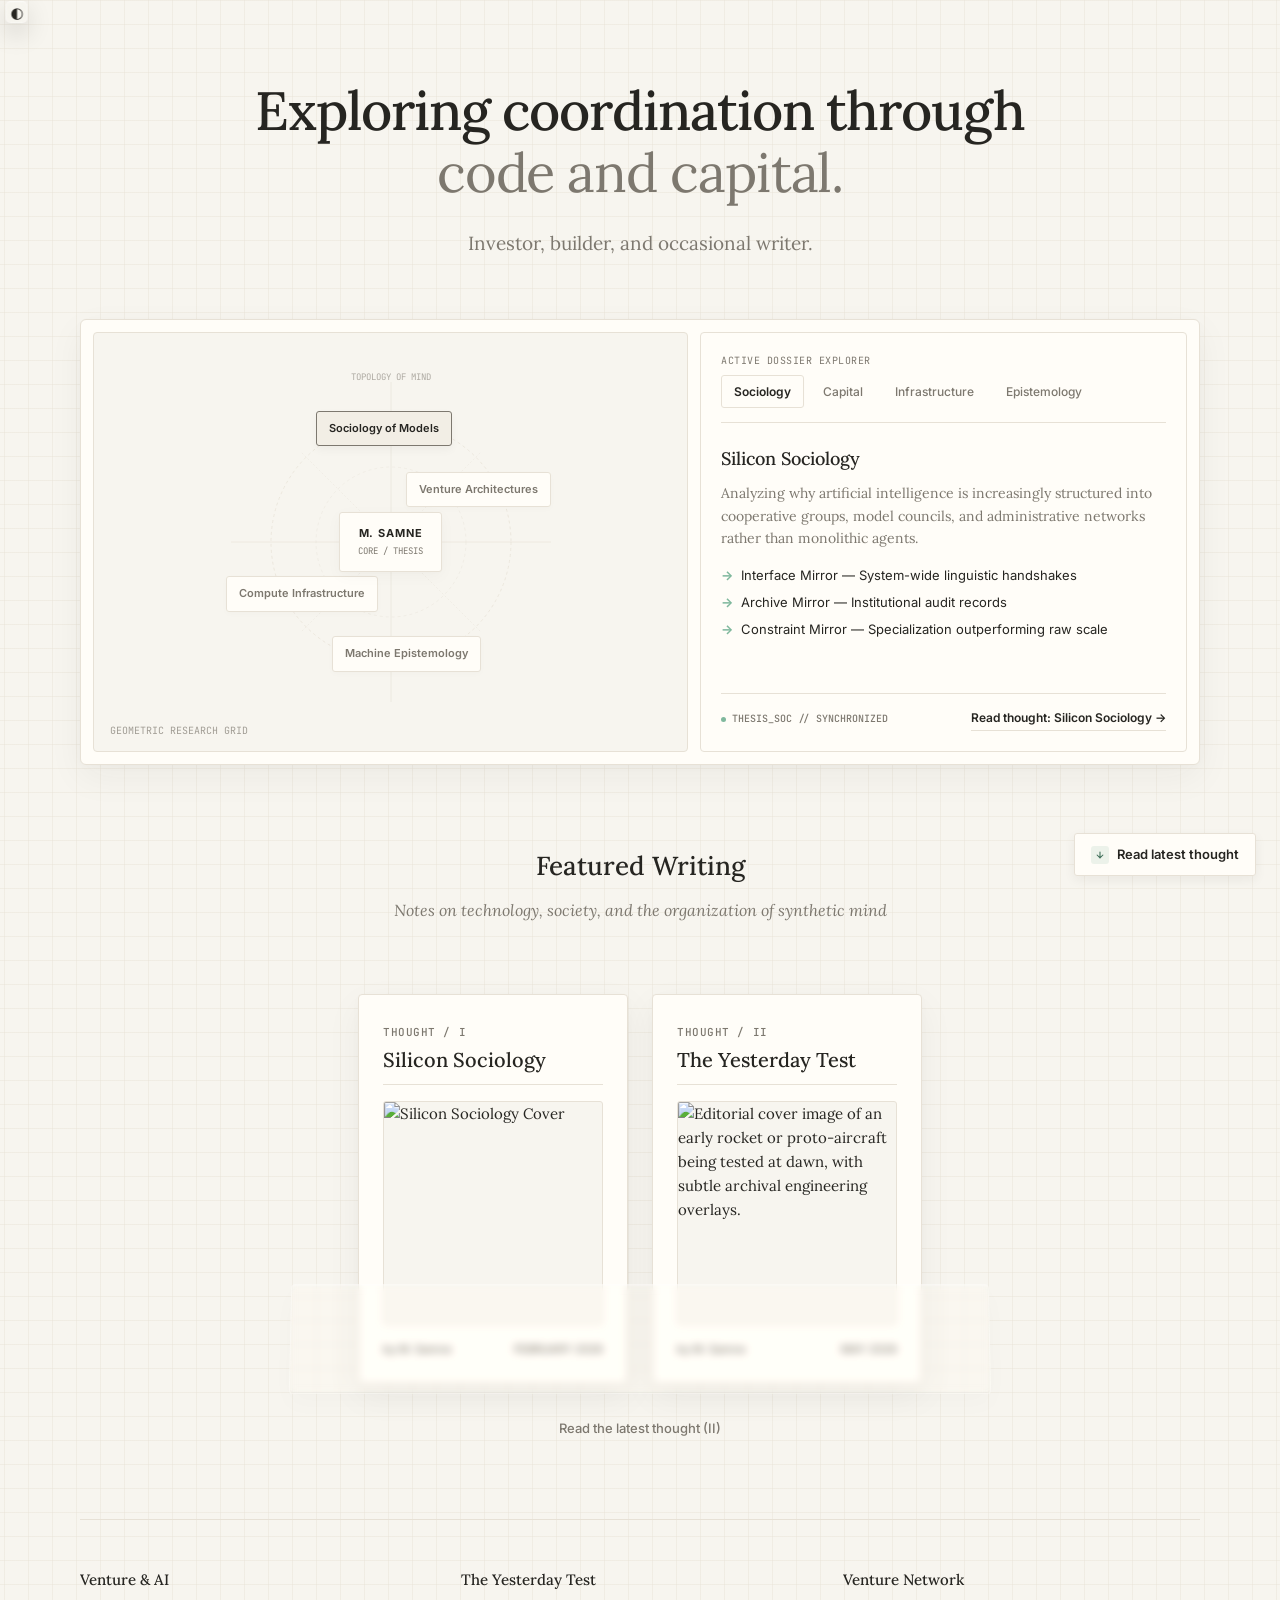
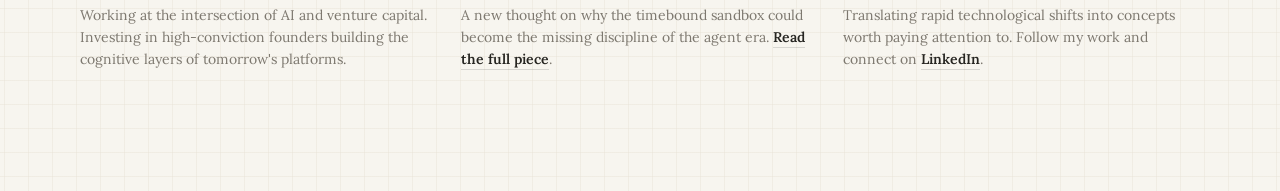
==== docs/index.html @ c0a3f3c3 "Darken dark-mode glass pocket" ====
<!DOCTYPE html>
<html lang="en">
<head>
  <meta charset="UTF-8">
  <meta name="viewport" content="width=device-width, initial-scale=1.0">
  <title> </title>
  <link rel="preconnect" href="https://fonts.googleapis.com">
  <link href="https://fonts.googleapis.com/css2?family=Lora:ital,wght@0,400;0,500;0,600;0,700;1,400&family=Inter:wght@300;400;500;600;700&family=JetBrains+Mono:wght@400;500;600&display=swap" rel="stylesheet">
  <link rel="stylesheet" href="styles/site.css">
  <style>
    :root {
      --bg: #f7f5ef;
      --surface: #fffdf8;
      --ink: #262521;
      --ink-muted: #7d786f;
      --accent: #7fb89d;
      --border: #e7e1d6;
      --tag-bg: #f2eee5;
      --blue-accent: #3a86c8;
      --shadow-soft: 0 4px 16px rgba(38, 37, 33, 0.03), 0 1px 4px rgba(38, 37, 33, 0.01);
      --shadow-card: 0 12px 36px rgba(38, 37, 33, 0.05), 0 2px 8px rgba(38, 37, 33, 0.02);
      --shadow-card-hover: 0 18px 44px rgba(38, 37, 33, 0.08), 0 4px 12px rgba(38, 37, 33, 0.03);
      --grid-line: rgba(231, 225, 214, 0.45);
      --glass-surface: rgba(255, 255, 255, 0.035);
      --glass-edge: rgba(255, 255, 255, 0.26);
      --glass-top: rgba(255, 255, 255, 0.48);
      --glass-inset: rgba(255, 255, 255, 0.16);
      --glass-glint: rgba(255, 255, 255, 0.08);
      --glass-shadow: 0 10px 24px rgba(38, 37, 33, 0.02), 0 2px 6px rgba(38, 37, 33, 0.01);
      --glass-blur: 4px;
      --glass-saturate: 1.22;
      --glass-brightness: 1.01;
      --cover-filter: none;
      
      /* Crisp, tight corners instead of large bubbly rounded ones */
      --radius-lg: 6px;
      --radius-md: 4px;
      --radius-sm: 3px;
    }

    @media (prefers-color-scheme: dark) {
      :root {
        --bg: #10100f;
        --surface: #171716;
        --ink: #f4efe6;
        --ink-muted: #a8a295;
        --accent: #96c6ab;
        --border: #2d2a24;
        --tag-bg: #1f1d19;
        --blue-accent: #5d9bd1;
        --shadow-soft: 0 4px 16px rgba(0, 0, 0, 0.22), 0 1px 4px rgba(0, 0, 0, 0.16);
        --shadow-card: 0 14px 40px rgba(0, 0, 0, 0.3), 0 2px 10px rgba(0, 0, 0, 0.18);
        --shadow-card-hover: 0 20px 52px rgba(0, 0, 0, 0.38), 0 4px 14px rgba(0, 0, 0, 0.24);
        --grid-line: rgba(255, 255, 255, 0.05);
        --glass-surface: rgba(0, 0, 0, 0.52);
        --glass-edge: rgba(255, 255, 255, 0.14);
        --glass-top: rgba(255, 255, 255, 0.22);
        --glass-inset: rgba(255, 255, 255, 0.08);
        --glass-glint: rgba(255, 255, 255, 0.05);
        --glass-shadow: 0 10px 26px rgba(0, 0, 0, 0.14), 0 3px 10px rgba(0, 0, 0, 0.05);
        --glass-blur: 6px;
        --glass-saturate: 1.18;
        --glass-brightness: 0.94;
        --cover-filter: saturate(0.92) brightness(0.84) contrast(0.98);
      }
    }

    :root[data-theme="dark"] {
      --bg: #10100f;
      --surface: #171716;
      --ink: #f4efe6;
      --ink-muted: #a8a295;
      --accent: #96c6ab;
      --border: #2d2a24;
      --tag-bg: #1f1d19;
      --blue-accent: #5d9bd1;
      --shadow-soft: 0 4px 16px rgba(0, 0, 0, 0.22), 0 1px 4px rgba(0, 0, 0, 0.16);
      --shadow-card: 0 14px 40px rgba(0, 0, 0, 0.3), 0 2px 10px rgba(0, 0, 0, 0.18);
      --shadow-card-hover: 0 20px 52px rgba(0, 0, 0, 0.38), 0 4px 14px rgba(0, 0, 0, 0.24);
      --grid-line: rgba(255, 255, 255, 0.05);
      --glass-surface: rgba(0, 0, 0, 0.52);
      --glass-edge: rgba(255, 255, 255, 0.14);
      --glass-top: rgba(255, 255, 255, 0.22);
      --glass-inset: rgba(255, 255, 255, 0.08);
      --glass-glint: rgba(255, 255, 255, 0.05);
      --glass-shadow: 0 10px 26px rgba(0, 0, 0, 0.14), 0 3px 10px rgba(0, 0, 0, 0.05);
      --glass-blur: 6px;
      --glass-saturate: 1.18;
      --glass-brightness: 0.94;
      --cover-filter: saturate(0.92) brightness(0.84) contrast(0.98);
    }
    :root[data-theme="light"] {
      --bg: #f7f5ef;
      --surface: #fffdf8;
      --ink: #262521;
      --ink-muted: #7d786f;
      --accent: #7fb89d;
      --border: #e7e1d6;
      --tag-bg: #f2eee5;
      --blue-accent: #3a86c8;
      --shadow-soft: 0 4px 16px rgba(38, 37, 33, 0.03), 0 1px 4px rgba(38, 37, 33, 0.01);
      --shadow-card: 0 12px 36px rgba(38, 37, 33, 0.05), 0 2px 8px rgba(38, 37, 33, 0.02);
      --shadow-card-hover: 0 18px 44px rgba(38, 37, 33, 0.08), 0 4px 12px rgba(38, 37, 33, 0.03);
      --grid-line: rgba(231, 225, 214, 0.45);
      --glass-surface: rgba(255, 255, 255, 0.035);
      --glass-edge: rgba(255, 255, 255, 0.26);
      --glass-top: rgba(255, 255, 255, 0.48);
      --glass-inset: rgba(255, 255, 255, 0.16);
      --glass-glint: rgba(255, 255, 255, 0.08);
      --glass-shadow: 0 10px 24px rgba(38, 37, 33, 0.02), 0 2px 6px rgba(38, 37, 33, 0.01);
      --glass-blur: 4px;
      --glass-saturate: 1.22;
      --glass-brightness: 1.01;
      --cover-filter: none;
    }

    body {
      color: var(--ink);
      font-family: 'Lora', Georgia, serif;
      font-weight: 400;
      font-size: 15px;
      line-height: 1.6;
      padding-bottom: 120px;
    }

    /* MAIN CONTAINER */
    main {
      max-width: 1200px;
      margin: 0 auto;
      padding: 40px 40px 0;
    }

    /* HERO SECTION */
    .hero-section {
      text-align: center;
      max-width: 800px;
      margin: 40px auto 60px;
    }

    .hero-eyebrow {
      font-family: 'JetBrains Mono', monospace;
      font-size: 11px;
      font-weight: 500;
      letter-spacing: 0.12em;
      text-transform: uppercase;
      color: var(--ink-muted);
      margin-bottom: 20px;
      display: inline-block;
      background: var(--tag-bg);
      padding: 4px 10px;
      border-radius: var(--radius-sm);
      border: 1px solid rgba(231, 225, 214, 0.5);
    }

    h1 {
      font-family: 'Lora', Georgia, serif;
      font-size: clamp(36px, 5.5vw, 54px);
      font-weight: 500;
      line-height: 1.15;
      color: var(--ink);
      letter-spacing: -0.02em;
      margin-bottom: 24px;
    }

    h1 span.light-text {
      font-weight: 300;
      color: var(--ink-muted);
    }

    .hero-lead {
      font-size: clamp(16px, 2.2vw, 19px);
      color: var(--ink-muted);
      line-height: 1.6;
      max-width: 600px;
      margin: 0 auto 32px;
    }

    /* CENTERPIECE WORKSPACE CARD */
    .workspace-card {
      background: var(--surface);
      border: 1px solid var(--border);
      border-radius: var(--radius-lg);
      padding: 12px;
      box-shadow: var(--shadow-card);
      display: grid;
      grid-template-columns: 1.1fr 0.9fr;
      gap: 12px;
      margin-bottom: 80px;
      position: relative;
    }

    @media (max-width: 900px) {
      .workspace-card {
        grid-template-columns: 1fr;
        padding: 12px;
      }
    }

    /* LEFT PANE - TECHNICAL BLUEPRINT SYSTEMS TOPOLOGY */
    .pane-left {
      background: var(--bg);
      border: 1px solid var(--border);
      border-radius: var(--radius-md);
      display: flex;
      flex-direction: column;
      justify-content: center;
      align-items: center;
      position: relative;
      min-height: 420px;
      overflow: hidden;
      padding: 24px;
    }

    .node-graph-container {
      position: relative;
      width: 100%;
      max-width: 360px;
      height: 360px;
      display: flex;
      justify-content: center;
      align-items: center;
    }

    .graph-svg {
      position: absolute;
      top: 0;
      left: 0;
      width: 100%;
      height: 100%;
      pointer-events: none;
    }

    /* Interactive coordinate axis labels */
    .graph-axis-label {
      position: absolute;
      font-family: 'JetBrains Mono', monospace;
      font-size: 9px;
      color: var(--ink-muted);
      opacity: 0.6;
      pointer-events: none;
    }
    .axis-y { top: 8px; left: 50%; transform: translateX(-50%); }
    .axis-x { right: 8px; top: 50%; transform: translateY(-50%); }

    /* Centerpoint / Focal center of thesis grid */
    .node-center {
      position: relative;
      background: var(--surface);
      border: 1px solid var(--border);
      border-radius: var(--radius-sm);
      padding: 12px 18px;
      display: flex;
      flex-direction: column;
      align-items: center;
      justify-content: center;
      box-shadow: var(--shadow-soft);
      z-index: 10;
      text-align: center;
      transition: transform 0.2s ease, border-color 0.2s;
    }

    .node-center .center-label {
      font-family: 'Inter', sans-serif;
      font-size: 11px;
      font-weight: 700;
      letter-spacing: 0.08em;
      color: var(--ink);
    }
    
    .node-center .center-meta {
      font-family: 'JetBrains Mono', monospace;
      font-size: 9px;
      color: var(--ink-muted);
      margin-top: 2px;
    }

    /* Technical Rectangular Node Items (Not sunflower/literal copy) */
    .node-item {
      position: absolute;
      background: var(--surface);
      border: 1px solid var(--border);
      border-radius: var(--radius-sm);
      padding: 8px 12px;
      font-family: 'Inter', sans-serif;
      font-size: 11px;
      font-weight: 600;
      color: var(--ink-muted);
      cursor: pointer;
      box-shadow: 0 2px 6px rgba(38, 37, 33, 0.02);
      transition: all 0.2s cubic-bezier(0.16, 1, 0.3, 1);
      z-index: 5;
    }

    .node-item:hover, .node-item.active-node {
      color: var(--ink);
      border-color: var(--ink-muted);
      background: var(--tag-bg);
      transform: translateY(-1px);
      box-shadow: 0 4px 10px rgba(38, 37, 33, 0.04);
    }

    .graph-meta {
      position: absolute;
      bottom: 12px;
      left: 16px;
      font-family: 'JetBrains Mono', monospace;
      font-size: 10px;
      color: var(--ink-muted);
      opacity: 0.7;
    }

    /* RIGHT PANE - INTERACTIVE THESIS PREVIEWER (NO DEAD CHAT INPUT!) */
    .pane-right {
      background: var(--surface);
      border: 1px solid var(--border);
      border-radius: var(--radius-md);
      display: flex;
      flex-direction: column;
      justify-content: space-between;
      min-height: 420px;
      padding: 20px;
    }

    .panel-header {
      border-bottom: 1px solid var(--border);
      padding-bottom: 14px;
      margin-bottom: 16px;
    }

    .panel-eyebrow {
      font-family: 'JetBrains Mono', monospace;
      font-size: 10px;
      color: var(--ink-muted);
      letter-spacing: 0.05em;
      text-transform: uppercase;
      margin-bottom: 6px;
    }

    .thesis-tabs {
      display: flex;
      gap: 6px;
      overflow-x: auto;
    }

    .thesis-tab {
      font-family: 'Inter', sans-serif;
      font-size: 12px;
      font-weight: 500;
      color: var(--ink-muted);
      padding: 6px 12px;
      border-radius: var(--radius-sm);
      cursor: pointer;
      transition: background 0.15s, color 0.15s, border-color 0.15s;
      border: 1px solid transparent;
    }

    .thesis-tab:hover {
      color: var(--ink);
      background: var(--tag-bg);
    }

    .thesis-tab.active {
      color: var(--ink);
      background: var(--surface);
      border-color: var(--border);
      font-weight: 600;
      box-shadow: 0 2px 4px rgba(38, 37, 33, 0.01);
    }

    /* Content Area */
    .thesis-content-container {
      flex: 1;
      display: flex;
      flex-direction: column;
      justify-content: flex-start;
      padding: 8px 0;
    }

    .thesis-pane {
      display: none;
      animation: fadeIn 0.3s cubic-bezier(0.16, 1, 0.3, 1);
    }

    .thesis-pane.active-pane {
      display: flex;
      flex-direction: column;
      gap: 12px;
    }

    @keyframes fadeIn {
      from { opacity: 0; transform: translateY(4px); }
      to { opacity: 1; transform: translateY(0); }
    }

    .thesis-title {
      font-family: 'Lora', Georgia, serif;
      font-size: 18px;
      font-weight: 500;
      color: var(--ink);
      line-height: 1.3;
    }

    .thesis-body {
      font-family: 'Lora', Georgia, serif;
      font-size: 14px;
      line-height: 1.6;
      color: var(--ink-muted);
    }

    .thesis-list {
      margin-top: 4px;
      list-style: none;
      display: flex;
      flex-direction: column;
      gap: 6px;
    }

    .thesis-list li {
      font-family: 'Inter', sans-serif;
      font-size: 13px;
      color: var(--ink);
      display: flex;
      align-items: center;
      gap: 8px;
    }

    .thesis-list li::before {
      content: "→";
      color: var(--accent);
      font-weight: bold;
    }

    /* Pristine Live Status Footnotes (Completely interactive/dynamic, NO dead buttons/inputs) */
    .panel-footer {
      border-top: 1px solid var(--border);
      padding-top: 14px;
      margin-top: 16px;
      display: flex;
      justify-content: space-between;
      align-items: center;
      flex-wrap: wrap;
      gap: 12px;
    }

    .system-status {
      display: inline-flex;
      align-items: center;
      gap: 6px;
      font-family: 'JetBrains Mono', monospace;
      font-size: 10px;
      font-weight: 500;
      color: var(--ink-muted);
    }

    .system-status .indicator-dot {
      width: 5px;
      height: 5px;
      background-color: var(--accent);
      border-radius: 50%;
      animation: pulse 2s infinite;
    }

    @keyframes pulse {
      0% { opacity: 0.4; }
      50% { opacity: 1; }
      100% { opacity: 0.4; }
    }

    .action-btn {
      display: inline-flex;
      align-items: center;
      gap: 4px;
      color: var(--ink);
      text-decoration: none;
      font-family: 'Inter', sans-serif;
      font-size: 12px;
      font-weight: 600;
      border-bottom: 1px solid var(--border);
      padding-bottom: 2px;
      transition: border-color 0.15s, color 0.15s;
    }

    .action-btn:hover {
      border-color: var(--ink);
      color: var(--ink);
    }

    /* SHELF & WRITING SECTION */
    .section-title {
      text-align: center;
      margin: 80px auto 12px;
      font-family: 'Lora', Georgia, serif;
      font-size: 26px;
      font-weight: 500;
      color: var(--ink);
    }

    .section-subtitle {
      text-align: center;
      font-family: 'Lora', serif;
      font-style: italic;
      font-size: 16px;
      color: var(--ink-muted);
      margin-bottom: 40px;
    }

    .shelf-section {
      display: flex;
      flex-direction: column;
      align-items: center;
      margin-bottom: 80px;
    }

    .shelf-wrapper {
      position: relative;
      display: flex;
      justify-content: center;
      align-items: center;
      gap: 24px;
      flex-wrap: wrap;
      padding: 30px 40px 10px;
      margin: 0 auto;
      width: 100%;
      max-width: 720px;
    }

    /* 3D Leaning Book Card */
    .book-card {
      width: 270px;
      height: 390px;
      background: var(--surface);
      border: 1px solid var(--border);
      border-radius: var(--radius-md);
      padding: 24px;
      display: flex;
      flex-direction: column;
      justify-content: space-between;
      box-shadow: var(--shadow-card);
      transition: transform 0.35s cubic-bezier(0.16, 1, 0.3, 1), box-shadow 0.35s cubic-bezier(0.16, 1, 0.3, 1), border-color 0.25s ease, background 0.25s ease;
      position: relative;
      z-index: 2;
    }

    .book-card:hover {
      transform: translateY(-8px) scale(1.01);
      box-shadow: var(--shadow-card-hover);
    }

    .book-header {
      border-bottom: 1px solid var(--border);
      padding-bottom: 12px;
    }

    .book-chapter {
      font-family: 'JetBrains Mono', monospace;
      font-size: 11px;
      font-weight: 500;
      color: var(--ink-muted);
      letter-spacing: 0.05em;
      text-transform: uppercase;
    }

    .book-title {
      font-family: 'Lora', Georgia, serif;
      font-size: 20px;
      font-weight: 500;
      color: var(--ink);
      line-height: 1.25;
      margin-top: 4px;
    }

    .book-cover-container {
      flex: 1;
      margin: 16px 0;
      border-radius: var(--radius-sm);
      overflow: hidden;
      position: relative;
      background: var(--bg);
      border: 1px solid var(--border);
    }

    .book-cover {
      width: 100%;
      height: 100%;
      object-fit: cover;
      filter: var(--cover-filter);
      transition: transform 0.5s ease, filter 0.25s ease;
    }

    .book-card:hover .book-cover {
      transform: scale(1.03);
    }

    .book-footer {
      display: flex;
      justify-content: space-between;
      align-items: center;
      font-family: 'Inter', sans-serif;
      font-size: 11px;
      color: var(--ink-muted);
      font-weight: 500;
    }

    /* Glass Shelf Pocket - Less rounded, sharper structure */
    .book-glass-pocket {
      position: absolute;
      bottom: 0;
      left: 10px;
      right: 10px;
      height: 110px;
      background: var(--glass-surface);
      border: 1px solid var(--glass-edge);
      border-top: 1px solid var(--glass-top);
      border-radius: var(--radius-md);
      backdrop-filter: blur(var(--glass-blur)) saturate(var(--glass-saturate)) brightness(var(--glass-brightness));
      -webkit-backdrop-filter: blur(var(--glass-blur)) saturate(var(--glass-saturate)) brightness(var(--glass-brightness));
      box-shadow: 
        inset 0 1px 0.8px var(--glass-inset),
        inset 0 -1px 1px rgba(0, 0, 0, 0.04),
        var(--glass-shadow);
      z-index: 5;
      pointer-events: none;
      transform: perspective(800px) rotateX(3deg);
      overflow: hidden;
      isolation: isolate;
    }

    .shelf-caption-link {
      margin-top: 24px;
      font-family: 'Inter', sans-serif;
      font-size: 13px;
      font-weight: 500;
      color: var(--ink-muted);
      text-decoration: none;
      transition: color 0.15s;
    }

    .shelf-caption-link:hover {
      color: var(--ink);
    }

    /* THREE COLUMN FOOTER FEATURES */
    .footer-columns {
      display: grid;
      grid-template-columns: repeat(3, 1fr);
      gap: 24px;
      margin-top: 80px;
      border-top: 1px solid var(--border);
      padding-top: 48px;
    }

    @media (max-width: 800px) {
      .footer-columns {
        grid-template-columns: 1fr;
        gap: 32px;
      }
    }

    .feature-card {
      display: flex;
      flex-direction: column;
      gap: 12px;
    }

    .feature-title {
      font-family: 'Lora', Georgia, serif;
      font-size: 15px;
      font-weight: 500;
      color: var(--ink);
    }

    .feature-text {
      font-size: 14px;
      line-height: 1.6;
      color: var(--ink-muted);
    }

    .feature-text a {
      color: var(--ink);
      text-decoration: none;
      font-weight: 600;
      border-bottom: 1px solid rgba(38, 37, 33, 0.15);
      padding-bottom: 1px;
      transition: border-color 0.15s;
    }

    .feature-text a:hover {
      border-color: var(--ink);
    }

    /* FLOATING PILL BUTTON - Crisp hardware-like action button */
    .floating-pill-container {
      position: fixed;
      bottom: 24px;
      right: 24px;
      z-index: 100;
      transition: opacity 0.25s ease, transform 0.25s ease;
    }

    .floating-pill-container.is-hidden {
      opacity: 0;
      transform: translateY(10px);
      pointer-events: none;
    }

    .floating-pill {
      display: flex;
      align-items: center;
      gap: 8px;
      background: var(--surface);
      border: 1px solid var(--border);
      border-radius: var(--radius-sm);
      padding: 10px 16px;
      box-shadow: 0 4px 12px rgba(38, 37, 33, 0.06);
      color: var(--ink);
      text-decoration: none;
      font-family: 'Inter', sans-serif;
      font-size: 13px;
      font-weight: 600;
      transition: transform 0.2s, box-shadow 0.2s;
    }

    .floating-pill:hover {
      transform: translateY(-1px);
      box-shadow: 0 6px 18px rgba(38, 37, 33, 0.1);
    }

    .floating-pill .pill-icon {
      display: flex;
      justify-content: center;
      align-items: center;
      width: 18px;
      height: 18px;
      background: rgba(127, 184, 157, 0.15);
      border-radius: var(--radius-sm);
      color: var(--accent-dark, #3b6b55);
    }

  </style>
</head>
<body>

  <nav class="theme-dock" id="theme-dock" aria-label="Site controls">
    <button class="theme-toggle" id="theme-toggle" type="button" aria-pressed="false" aria-label="Switch to dark mode" title="Switch to dark mode">
      <span class="theme-toggle__icon" aria-hidden="true">◐</span>
    </button>
  </nav>

  <!-- MAIN CONTAINER -->
  <main>
    <!-- HERO SECTION -->
    <section class="hero-section">
      <h1>
        Exploring coordination through<br>
        <span class="light-text">code and capital.</span>
      </h1>
      <p class="hero-lead">Investor, builder, and occasional writer.</p>
    </section>

    <!-- CENTERPIECE WORKSPACE ARCHITECTURAL CARD (CREATIVE, NO DEAD INPUTS) -->
    <section class="workspace-card" id="workspace-card">
      <!-- Left side: Systems Topology (Subtle blueprint matrix of ideas) -->
      <div class="pane-left">
        <div class="node-graph-container">
          <!-- Coordinates Axis Ticks -->
          <div class="graph-axis-label axis-y">TOPOLOGY OF MIND</div>

          <!-- Background SVG drafting schematic -->
          <svg class="graph-svg" viewBox="0 0 360 360">
            <!-- Blueprint Coordinate Grid Lines -->
            <line x1="20" y1="180" x2="340" y2="180" stroke="rgba(231, 225, 214, 0.6)" stroke-width="1" />
            <line x1="180" y1="20" x2="180" y2="340" stroke="rgba(231, 225, 214, 0.6)" stroke-width="1" />
            
            <!-- Concentric Orbits / Intellectual Horizons -->
            <circle cx="180" cy="180" r="120" fill="none" stroke="rgba(231, 225, 214, 0.7)" stroke-width="1" stroke-dasharray="3 3" />
            <circle cx="180" cy="180" r="75" fill="none" stroke="rgba(231, 225, 214, 0.4)" stroke-width="1" stroke-dasharray="3 3" />
            
            <!-- Radiating Dotted Alignments -->
            <line x1="180" y1="180" x2="90" y2="90" stroke="rgba(231, 225, 214, 0.5)" stroke-width="0.8" stroke-dasharray="2 2" />
            <line x1="180" y1="180" x2="270" y2="90" stroke="rgba(231, 225, 214, 0.5)" stroke-width="0.8" stroke-dasharray="2 2" />
            <line x1="180" y1="180" x2="90" y2="270" stroke="rgba(231, 225, 214, 0.5)" stroke-width="0.8" stroke-dasharray="2 2" />
            <line x1="180" y1="180" x2="270" y2="270" stroke="rgba(231, 225, 214, 0.5)" stroke-width="0.8" stroke-dasharray="2 2" />
          </svg>

          <!-- Focal Centerpiece of Matrix -->
          <div class="node-center">
            <span class="center-label">M. SAMNE</span>
            <span class="center-meta">CORE / THESIS</span>
          </div>

          <!-- Clickable node coordinates (Each triggers tab swap in right pane!) -->
          <div class="node-item active-node" id="node-soc" style="top: 50px; left: 105px;" onclick="switchThesis('soc')">Sociology of Models</div>
          <div class="node-item" id="node-cap" style="top: 110px; right: 20px;" onclick="switchThesis('cap')">Venture Architectures</div>
          <div class="node-item" id="node-inf" style="bottom: 110px; left: 15px;" onclick="switchThesis('inf')">Compute Infrastructure</div>
          <div class="node-item" id="node-epi" style="bottom: 50px; right: 90px;" onclick="switchThesis('epi')">Machine Epistemology</div>
        </div>
        <div class="graph-meta">GEOMETRIC RESEARCH GRID</div>
      </div>

      <!-- Right side: Real research preview card (Fully active, NO dead form inputs) -->
      <div class="pane-right">
        <div class="panel-header">
          <div class="panel-eyebrow">ACTIVE DOSSIER EXPLORER</div>
          <div class="thesis-tabs">
            <span class="thesis-tab active" id="tab-soc" onclick="switchThesis('soc')">Sociology</span>
            <span class="thesis-tab" id="tab-cap" onclick="switchThesis('cap')">Capital</span>
            <span class="thesis-tab" id="tab-inf" onclick="switchThesis('inf')">Infrastructure</span>
            <span class="thesis-tab" id="tab-epi" onclick="switchThesis('epi')">Epistemology</span>
          </div>
        </div>

        <div class="thesis-content-container">
          <!-- Sociology pane -->
          <div class="thesis-pane active-pane" id="pane-soc">
            <h3 class="thesis-title">Silicon Sociology</h3>
            <p class="thesis-body">Analyzing why artificial intelligence is increasingly structured into cooperative groups, model councils, and administrative networks rather than monolithic agents.</p>
            <ul class="thesis-list">
              <li>Interface Mirror — System-wide linguistic handshakes</li>
              <li>Archive Mirror — Institutional audit records</li>
              <li>Constraint Mirror — Specialization outperforming raw scale</li>
            </ul>
          </div>

          <!-- Capital pane -->
          <div class="thesis-pane" id="pane-cap">
            <h3 class="thesis-title">Capital Architectures</h3>
            <p class="thesis-body">Investing in early projects where intelligence and infrastructure meet. Our focus sits at the structural shift from static software licenses to active, decentralized compute networks.</p>
            <ul class="thesis-list">
              <li>Marginal cost of reasoning collapsing to zero</li>
              <li>Orchestration platforms emerging as the central gatekeepers</li>
              <li>Capital deployment aligned directly to raw token execution speed</li>
            </ul>
          </div>

          <!-- Infrastructure pane -->
          <div class="thesis-pane" id="pane-inf">
            <h3 class="thesis-title">Compute Infrastructure</h3>
            <p class="thesis-body">Mapping foundational middleware, model pruning engines, and inference-time hyper-optimization stacks that allow small clusters to out-perform larger rigs.</p>
            <ul class="thesis-list">
              <li>Model coordination over high-speed networks</li>
              <li>Context cache virtualization across distributed agents</li>
              <li>Hardware-native task dispatch optimization</li>
            </ul>
          </div>

          <!-- Epistemology pane -->
          <div class="thesis-pane" id="pane-epi">
            <h3 class="thesis-title">Machine Epistemology</h3>
            <p class="thesis-body">The Yesterday Test asks whether an agent could have done the work <em>before the outcome was known</em>—a compact way to evaluate epistemic trust, not just fluency.</p>
            <ul class="thesis-list">
              <li>Yesterday’s stack: cutoff (t_ref), tool masking, and bounded corpora</li>
              <li>Leakage auditing against pre-cutoff reality</li>
              <li>Backtest policy changes before live deployment</li>
            </ul>
          </div>
        </div>

        <div class="panel-footer">
          <div class="system-status">
            <span class="indicator-dot"></span>
            <span id="system-status-text">THESIS_SOC // SYNCHRONIZED</span>
          </div>
          <!-- Real link targeting appropriate files -->
          <a class="action-btn" id="thesis-cta-btn" href="/one/silicon-sociology">Read thought: Silicon Sociology →</a>
        </div>
      </div>
    </section>

    <!-- WRITING INDEX SECTION -->
    <h2 class="section-title">Featured Writing</h2>
    <p class="section-subtitle">Notes on technology, society, and the organization of synthetic mind</p>

    <!-- SHELF VIEW OF WRITING -->
    <section class="shelf-section">
      <div class="shelf-wrapper">
        <!-- 3D Leaning Book -->
        <div class="book-card" onclick="window.location.href='/one/silicon-sociology';" style="cursor: pointer;">
          <div class="book-header">
            <span class="book-chapter">Thought / I</span>
            <h3 class="book-title">Silicon Sociology</h3>
          </div>
          <div class="book-cover-container">
            <img class="book-cover" src="/one/images/silicon-sociology-cover.png" alt="Silicon Sociology Cover">
          </div>
          <div class="book-footer">
            <span>by M. Samne</span>
            <span>FEBRUARY 2026</span>
          </div>
        </div>
        <div class="book-card" onclick="window.location.href='/one/the-yesterday-test';" style="cursor: pointer;">
          <div class="book-header">
            <span class="book-chapter">Thought / II</span>
            <h3 class="book-title">The Yesterday Test</h3>
          </div>
          <div class="book-cover-container">
            <img class="book-cover" src="/one/images/the-yesterday-test-cover.png" alt="Editorial cover image of an early rocket or proto-aircraft being tested at dawn, with subtle archival engineering overlays.">
          </div>
          <div class="book-footer">
            <span>by M. Samne</span>
            <span>MAY 2026</span>
          </div>
        </div>
        <!-- Overlapping Glass Shelf Pocket -->
        <div class="book-glass-pocket"></div>
      </div>
      <a href="/one/the-yesterday-test" class="shelf-caption-link">Read the latest thought (II)</a>
    </section>

    <!-- FOOTER FEATURE CARD COLUMNS -->
    <section class="footer-columns">
      <div class="feature-card">
        <h4 class="feature-title">Venture & AI</h4>
        <p class="feature-text">Working at the intersection of AI and venture capital. Investing in high-conviction founders building the cognitive layers of tomorrow's platforms.</p>
      </div>
      <div class="feature-card">
        <h4 class="feature-title">The Yesterday Test</h4>
        <p class="feature-text">A new thought on why the timebound sandbox could become the missing discipline of the agent era. <a href="/one/the-yesterday-test">Read the full piece</a>.</p>
      </div>
      <div class="feature-card">
        <h4 class="feature-title">Venture Network</h4>
        <p class="feature-text">Translating rapid technological shifts into concepts worth paying attention to. Follow my work and connect on <a href="https://www.linkedin.com/in/maximiliansamne/" target="_blank">LinkedIn</a>.</p>
      </div>
    </section>
  </main>

  <!-- FLOATING ACTION DOWNLOAD PILL - Sharp edges -->
  <div class="floating-pill-container">
    <a href="/one/the-yesterday-test" class="floating-pill">
      <span class="pill-icon">
        <svg width="10" height="10" viewBox="0 0 24 24" fill="none" stroke="currentColor" stroke-width="2.5" stroke-linecap="round" stroke-linejoin="round">
          <path d="M12 5v14M19 12l-7 7-7-7"/>
        </svg>
      </span>
      <span>Read latest thought</span>
    </a>
  </div>

  <!-- Bulletproof Interactive Tab Controller -->
  <script>
    function switchThesis(id) {
      window.__thesisInteractionY = window.scrollY;
      // Remove active classes from tabs
      document.querySelectorAll('.thesis-tab').forEach(t => t.classList.remove('active'));
      // Remove active classes from nodes
      document.querySelectorAll('.node-item').forEach(n => n.classList.remove('active-node'));
      // Hide all panes
      document.querySelectorAll('.thesis-pane').forEach(p => p.classList.remove('active-pane'));

      // Add active classes to selected
      const selectedTab = document.getElementById('tab-' + id);
      const selectedNode = document.getElementById('node-' + id);
      const selectedPane = document.getElementById('pane-' + id);

      if (selectedTab) selectedTab.classList.add('active');
      if (selectedNode) selectedNode.classList.add('active-node');
      if (selectedPane) selectedPane.classList.add('active-pane');

      // Update system status and CTA button accordingly
      const statusText = document.getElementById('system-status-text');
      const ctaBtn = document.getElementById('thesis-cta-btn');

      if (id === 'soc') {
        statusText.textContent = 'THESIS_SOC // SYNCHRONIZED';
        ctaBtn.setAttribute('href', '/one/silicon-sociology');
        ctaBtn.textContent = 'Read thought: Silicon Sociology →';
        ctaBtn.style.display = 'inline-flex';
      } else if (id === 'cap') {
        statusText.textContent = 'THESIS_CAP // LOCAL_RECORD';
        ctaBtn.setAttribute('href', 'https:' + '//' + 'www.linkedin.com/in/maximiliansamne/');
        ctaBtn.textContent = 'Venture Inquiries on LinkedIn →';
        ctaBtn.style.display = 'inline-flex';
      } else if (id === 'inf') {
        statusText.textContent = 'THESIS_INF // LOCAL_RECORD';
        ctaBtn.setAttribute('href', 'https:' + '//' + 'www.linkedin.com/in/maximiliansamne/');
        ctaBtn.textContent = 'Inquire on Infrastructure Thesis →';
        ctaBtn.style.display = 'inline-flex';
      } else if (id === 'epi') {
        statusText.textContent = 'THESIS_EPI // TIMEBOUND_STACK';
        ctaBtn.setAttribute('href', '/one/the-yesterday-test');
        ctaBtn.textContent = 'Read thought: The Yesterday Test →';
        ctaBtn.style.display = 'inline-flex';
      }
    }

    const floatingPill = document.querySelector('.floating-pill-container');
    const workspaceCard = document.getElementById('workspace-card');
    function updateFloatingPill() {
      if (!floatingPill || !workspaceCard) return;
      const threshold = workspaceCard.getBoundingClientRect().bottom + window.scrollY - 120;
      const shouldHide = window.scrollY > threshold;
      floatingPill.classList.toggle('is-hidden', shouldHide);
    }
    window.addEventListener('scroll', updateFloatingPill, { passive: true });
    window.addEventListener('resize', updateFloatingPill);
    updateFloatingPill();
  </script>
  <script src="scripts/theme.js"></script>
</body>
</html>
---- docs/styles/site.css ----
*, *::before, *::after {
  box-sizing: border-box;
  margin: 0;
  padding: 0;
}

html {
  background-color: var(--bg);
  background-image:
    linear-gradient(var(--grid-line) 1px, transparent 1px),
    linear-gradient(90deg, var(--grid-line) 1px, transparent 1px);
  background-size: 24px 24px;
  background-position: center top;
}

body {
  margin: 0;
  padding: 0;
  background: transparent;
  min-height: 100vh;
  overflow-x: hidden;
}

.theme-dock {
  position: fixed;
  top: var(--theme-toggle-y, 24px);
  left: var(--theme-toggle-x, calc(100vw - 48px));
  z-index: 1000;
  max-width: none;
  margin: 0;
  padding: 0;
  font-family: 'Inter', sans-serif;
  line-height: 0;
  touch-action: none;
  width: 24px;
  height: 24px;
  display: flex;
  align-items: center;
  justify-content: center;
  cursor: grab;
}

.theme-toggle {
  display: inline-flex;
  align-items: center;
  justify-content: center;
  width: 22px;
  height: 22px;
  border: 1px solid var(--glass-edge);
  border-top-color: var(--glass-top);
  background: var(--glass-surface);
  color: var(--ink);
  border-radius: 5px;
  padding: 0;
  cursor: grab;
  box-shadow:
    0 10px 26px rgba(0, 0, 0, 0.16),
    inset 0 1px 1px var(--glass-inset);
  backdrop-filter: blur(18px) saturate(1.08);
  -webkit-backdrop-filter: blur(18px) saturate(1.08);
  transform: translateX(0.5px);
  transition: transform 0.15s ease, background 0.15s ease, border-color 0.15s ease, color 0.15s ease, box-shadow 0.15s ease;
}

.theme-toggle:hover {
  transform: translateX(0.5px) translateY(-1px) scale(1.02);
  background: rgba(255, 253, 248, 0.3);
}

:root[data-theme="dark"] .theme-toggle:hover {
  background: rgba(22, 22, 20, 0.72);
}

.theme-toggle:focus-visible {
  outline: 3px solid var(--accent);
  outline-offset: 3px;
}

.theme-dock.is-dragging .theme-toggle {
  cursor: grabbing;
  transform: translateX(0.5px) scale(1.04);
  transition: none;
}

.theme-toggle .theme-toggle__icon {
  line-height: 1;
  display: inline-flex;
  align-items: center;
  justify-content: center;
  font-size: 15px;
}

@media (prefers-reduced-motion: reduce) {
  .theme-toggle {
    transition: none;
  }
}
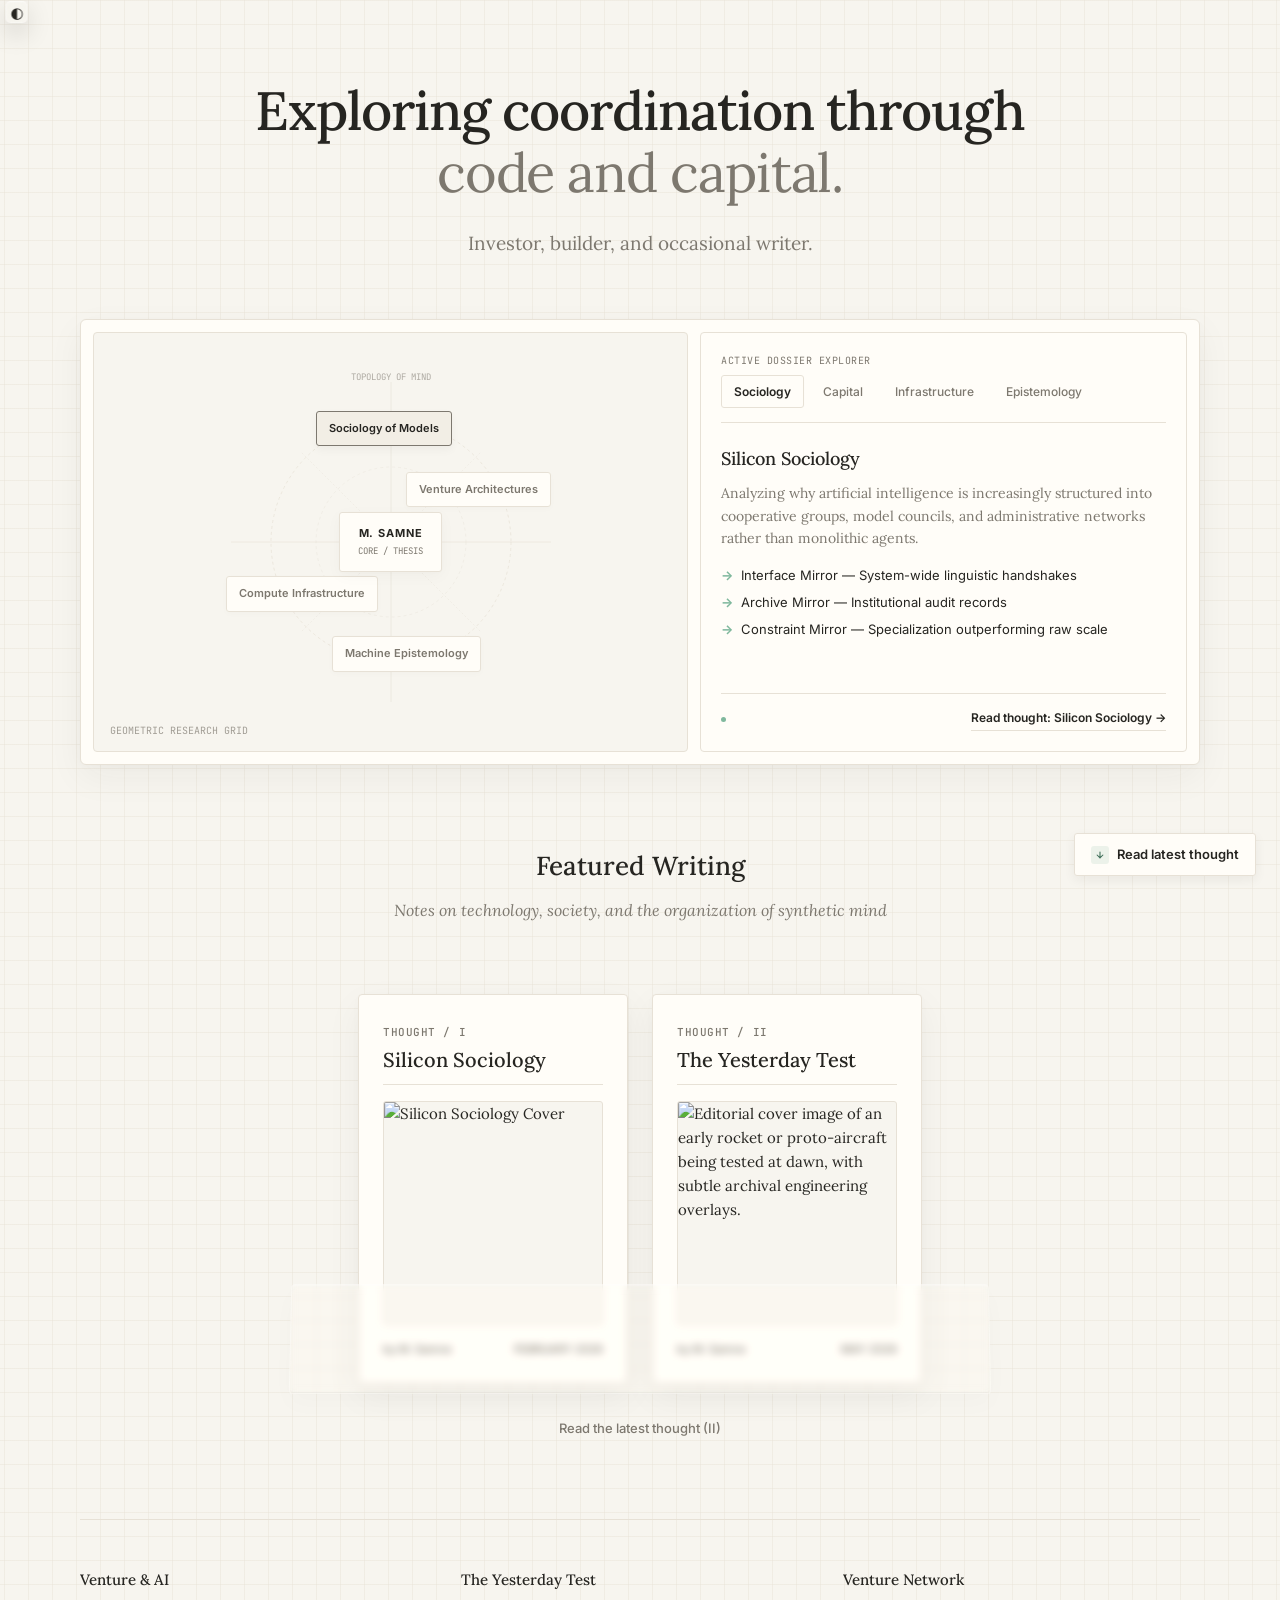
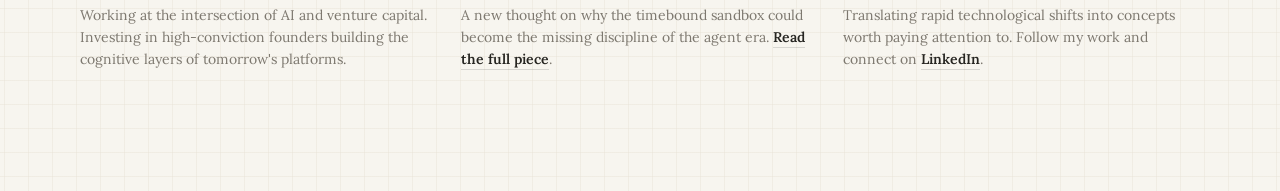
==== commit 083811f9: "Remove THESIS_SOC status label from homepage" ====
--- a/docs/index.html
+++ b/docs/index.html
@@ -52,7 +52,7 @@
         --shadow-card: 0 14px 40px rgba(0, 0, 0, 0.3), 0 2px 10px rgba(0, 0, 0, 0.18);
         --shadow-card-hover: 0 20px 52px rgba(0, 0, 0, 0.38), 0 4px 14px rgba(0, 0, 0, 0.24);
         --grid-line: rgba(255, 255, 255, 0.05);
-        --glass-surface: rgba(0, 0, 0, 0.52);
+        --glass-surface: rgba(0, 0, 0, 0.45);
         --glass-edge: rgba(255, 255, 255, 0.14);
         --glass-top: rgba(255, 255, 255, 0.22);
         --glass-inset: rgba(255, 255, 255, 0.08);
@@ -60,7 +60,7 @@
         --glass-shadow: 0 10px 26px rgba(0, 0, 0, 0.14), 0 3px 10px rgba(0, 0, 0, 0.05);
         --glass-blur: 6px;
         --glass-saturate: 1.18;
-        --glass-brightness: 0.94;
+        --glass-brightness: 1.0;
         --cover-filter: saturate(0.92) brightness(0.84) contrast(0.98);
       }
     }
@@ -78,7 +78,7 @@
       --shadow-card: 0 14px 40px rgba(0, 0, 0, 0.3), 0 2px 10px rgba(0, 0, 0, 0.18);
       --shadow-card-hover: 0 20px 52px rgba(0, 0, 0, 0.38), 0 4px 14px rgba(0, 0, 0, 0.24);
       --grid-line: rgba(255, 255, 255, 0.05);
-      --glass-surface: rgba(0, 0, 0, 0.52);
+      --glass-surface: rgba(0, 0, 0, 0.45);
       --glass-edge: rgba(255, 255, 255, 0.14);
       --glass-top: rgba(255, 255, 255, 0.22);
       --glass-inset: rgba(255, 255, 255, 0.08);
@@ -86,7 +86,7 @@
       --glass-shadow: 0 10px 26px rgba(0, 0, 0, 0.14), 0 3px 10px rgba(0, 0, 0, 0.05);
       --glass-blur: 6px;
       --glass-saturate: 1.18;
-      --glass-brightness: 0.94;
+      --glass-brightness: 1.0;
       --cover-filter: saturate(0.92) brightness(0.84) contrast(0.98);
     }
     :root[data-theme="light"] {
@@ -858,7 +858,7 @@
         <div class="panel-footer">
           <div class="system-status">
             <span class="indicator-dot"></span>
-            <span id="system-status-text">THESIS_SOC // SYNCHRONIZED</span>
+            <span id="system-status-text"></span>
           </div>
           <!-- Real link targeting appropriate files -->
           <a class="action-btn" id="thesis-cta-btn" href="/one/silicon-sociology">Read thought: Silicon Sociology →</a>
@@ -959,23 +959,24 @@
       const statusText = document.getElementById('system-status-text');
       const ctaBtn = document.getElementById('thesis-cta-btn');
 
+      // Keep the page minimal: omit the thesis status label text.
       if (id === 'soc') {
-        statusText.textContent = 'THESIS_SOC // SYNCHRONIZED';
+        statusText.textContent = '';
         ctaBtn.setAttribute('href', '/one/silicon-sociology');
         ctaBtn.textContent = 'Read thought: Silicon Sociology →';
         ctaBtn.style.display = 'inline-flex';
       } else if (id === 'cap') {
-        statusText.textContent = 'THESIS_CAP // LOCAL_RECORD';
+        statusText.textContent = '';
         ctaBtn.setAttribute('href', 'https:' + '//' + 'www.linkedin.com/in/maximiliansamne/');
         ctaBtn.textContent = 'Venture Inquiries on LinkedIn →';
         ctaBtn.style.display = 'inline-flex';
       } else if (id === 'inf') {
-        statusText.textContent = 'THESIS_INF // LOCAL_RECORD';
+        statusText.textContent = '';
         ctaBtn.setAttribute('href', 'https:' + '//' + 'www.linkedin.com/in/maximiliansamne/');
         ctaBtn.textContent = 'Inquire on Infrastructure Thesis →';
         ctaBtn.style.display = 'inline-flex';
       } else if (id === 'epi') {
-        statusText.textContent = 'THESIS_EPI // TIMEBOUND_STACK';
+        statusText.textContent = '';
         ctaBtn.setAttribute('href', '/one/the-yesterday-test');
         ctaBtn.textContent = 'Read thought: The Yesterday Test →';
         ctaBtn.style.display = 'inline-flex';
